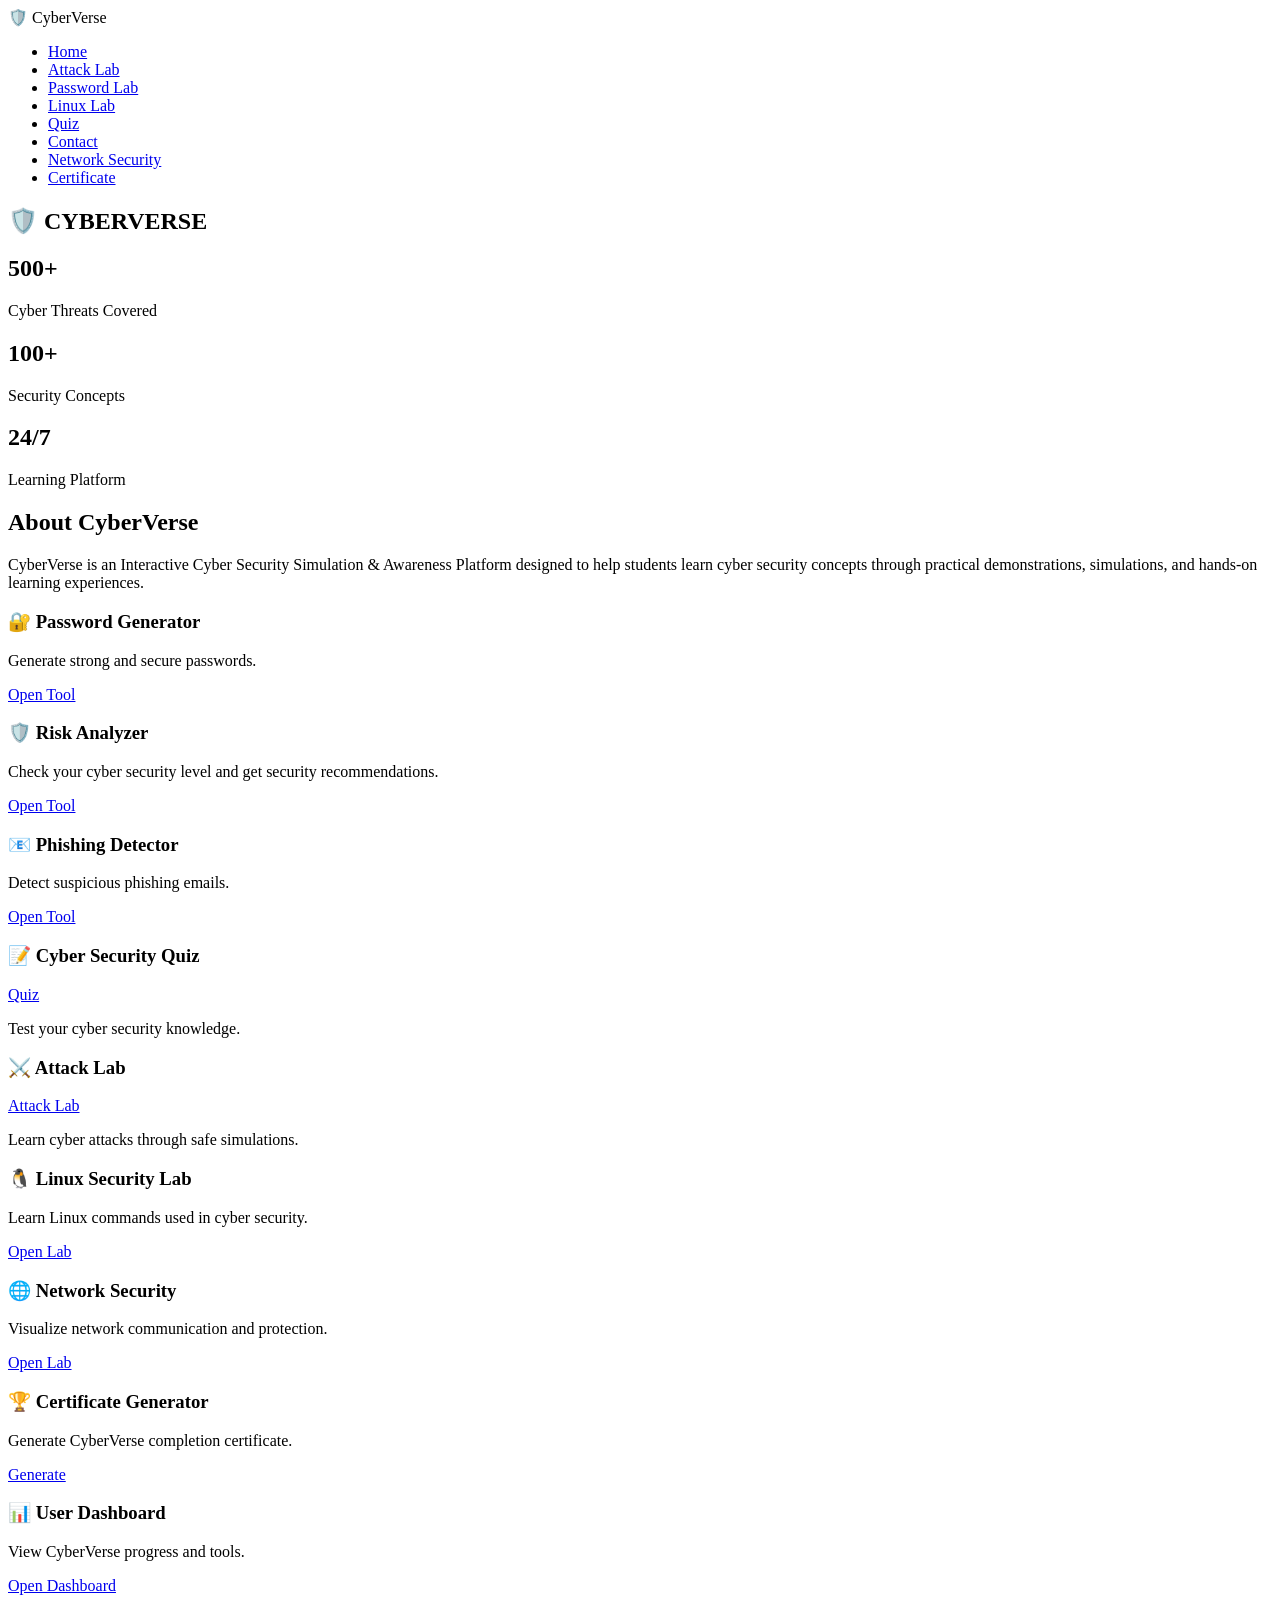
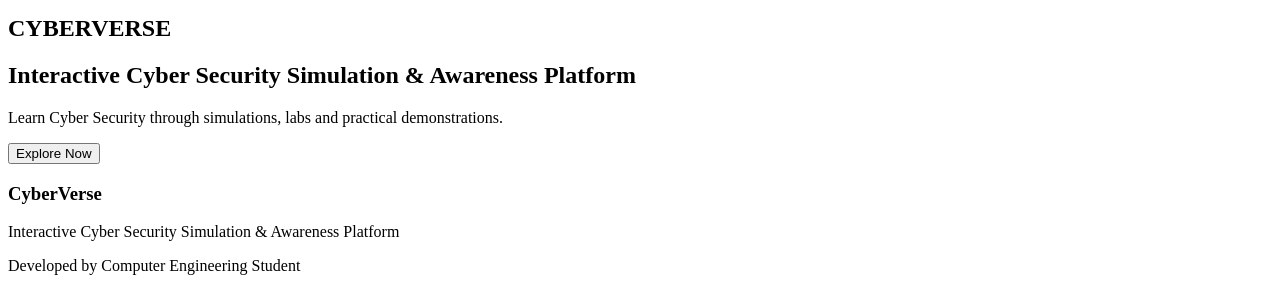
==== index.html @ 2ddbbcb0 "Upload CyberVerse Project" ====
<!DOCTYPE html>
<html lang="en">

<head>
    <meta charset="UTF-8">
    <meta name="viewport" content="width=device-width, initial-scale=1.0">
    <title>CyberVerse</title>

    <link rel="stylesheet" href="css/style.css">
</head>

<body>

    <nav class="navbar">

    <div class="logo">
        🛡️ CyberVerse
    </div>

    <ul class="nav-links">

        <li><a href="#">Home</a></li>

        <li><a href="#">Attack Lab</a></li>

        <li><a href="#">Password Lab</a></li>

        <li><a href="#">Linux Lab</a></li>

        <li><a href="#">Quiz</a></li>

        <li><a href="#">Contact</a></li>
        <li><a href="pages/network-security.html">
Network Security
</a></li>
<li>
<a href="pages/certificate.html">
Certificate
</a>
</li>
    </ul>

</nav>

    <section class="hero">
    <h1>🛡️ CYBERVERSE</h1>    
        <section class="features">
            <section class="stats">

    <div>
        <h2>500+</h2>
        <p>Cyber Threats Covered</p>
    </div>

    <div>
        <h2>100+</h2>
        <p>Security Concepts</p>
    </div>

    <div>
        <h2>24/7</h2>
        <p>Learning Platform</p>
    </div>

</section>
<section class="about">

    <h2>About CyberVerse</h2>

    <p>
        CyberVerse is an Interactive Cyber Security Simulation &
        Awareness Platform designed to help students learn
        cyber security concepts through practical demonstrations,
        simulations, and hands-on learning experiences.
    </p>

</section>

<section class="features">
    
<div class="card">

    <h3>🔐 Password Generator</h3>

    <p>
        Generate strong and secure passwords.
    </p>

    <a href="pages/password-generator.html">
        Open Tool
    </a>

</div>

    <div class="card">

        <h3>🛡️ Risk Analyzer</h3>

        <p>
            Check your cyber security level and
            get security recommendations.
        </p>

        <a href="pages/risk-analyzer.html">
            Open Tool
        </a>

    </div>
<div class="card">

    <h3>📧 Phishing Detector</h3>

    <p>
        Detect suspicious phishing emails.
    </p>

    <a href="pages/phishing-detector.html">
        Open Tool
    </a>

</div>
<div class="card">

    <h3>📝 Cyber Security Quiz</h3>
<a href="pages/quiz.html">Quiz</a>
    <p>
        Test your cyber security knowledge.
    </p>

</div>
<div class="card">

<h3>⚔️ Attack Lab</h3>
<div>
<a href="pages/attack-lab.html">Attack Lab</a>

</div>
<p>
Learn cyber attacks through safe simulations.
</p>


</div>
<div class="card">

<h3>🐧 Linux Security Lab</h3>

<p>
Learn Linux commands used in cyber security.
</p>

<a href="pages/linux-lab.html">
Open Lab
</a>

</div>
<div class="card">

<h3>🌐 Network Security</h3>

<p>
Visualize network communication and protection.
</p>

<a href="pages/network-security.html">
Open Lab
</a>

</div>
<div class="card">
    
<h3>🏆 Certificate Generator</h3>

<p>
Generate CyberVerse completion certificate.
</p>

<a href="pages/certificate.html">
Generate
</a>

</div>


</a>

</div>
<div class="card">

<h3>📊 User Dashboard</h3>

<p>

View CyberVerse progress and tools.

</p>

<a href="pages/dashboard.html">

Open Dashboard

</a>

</div>
</section>
</section>

        <h1>CYBERVERSE</h1>

        <h2>
            Interactive Cyber Security Simulation
            & Awareness Platform
        </h2>

        <p>
            Learn Cyber Security through simulations,
            labs and practical demonstrations.
        </p>

        <button>
            Explore Now
        </button>

    </section>
<footer>

    <h3>CyberVerse</h3>

    <p>
        Interactive Cyber Security Simulation & Awareness Platform
    </p>

    <p>
        Developed by Computer Engineering Student
    </p>

</footer>
</body>

</html>
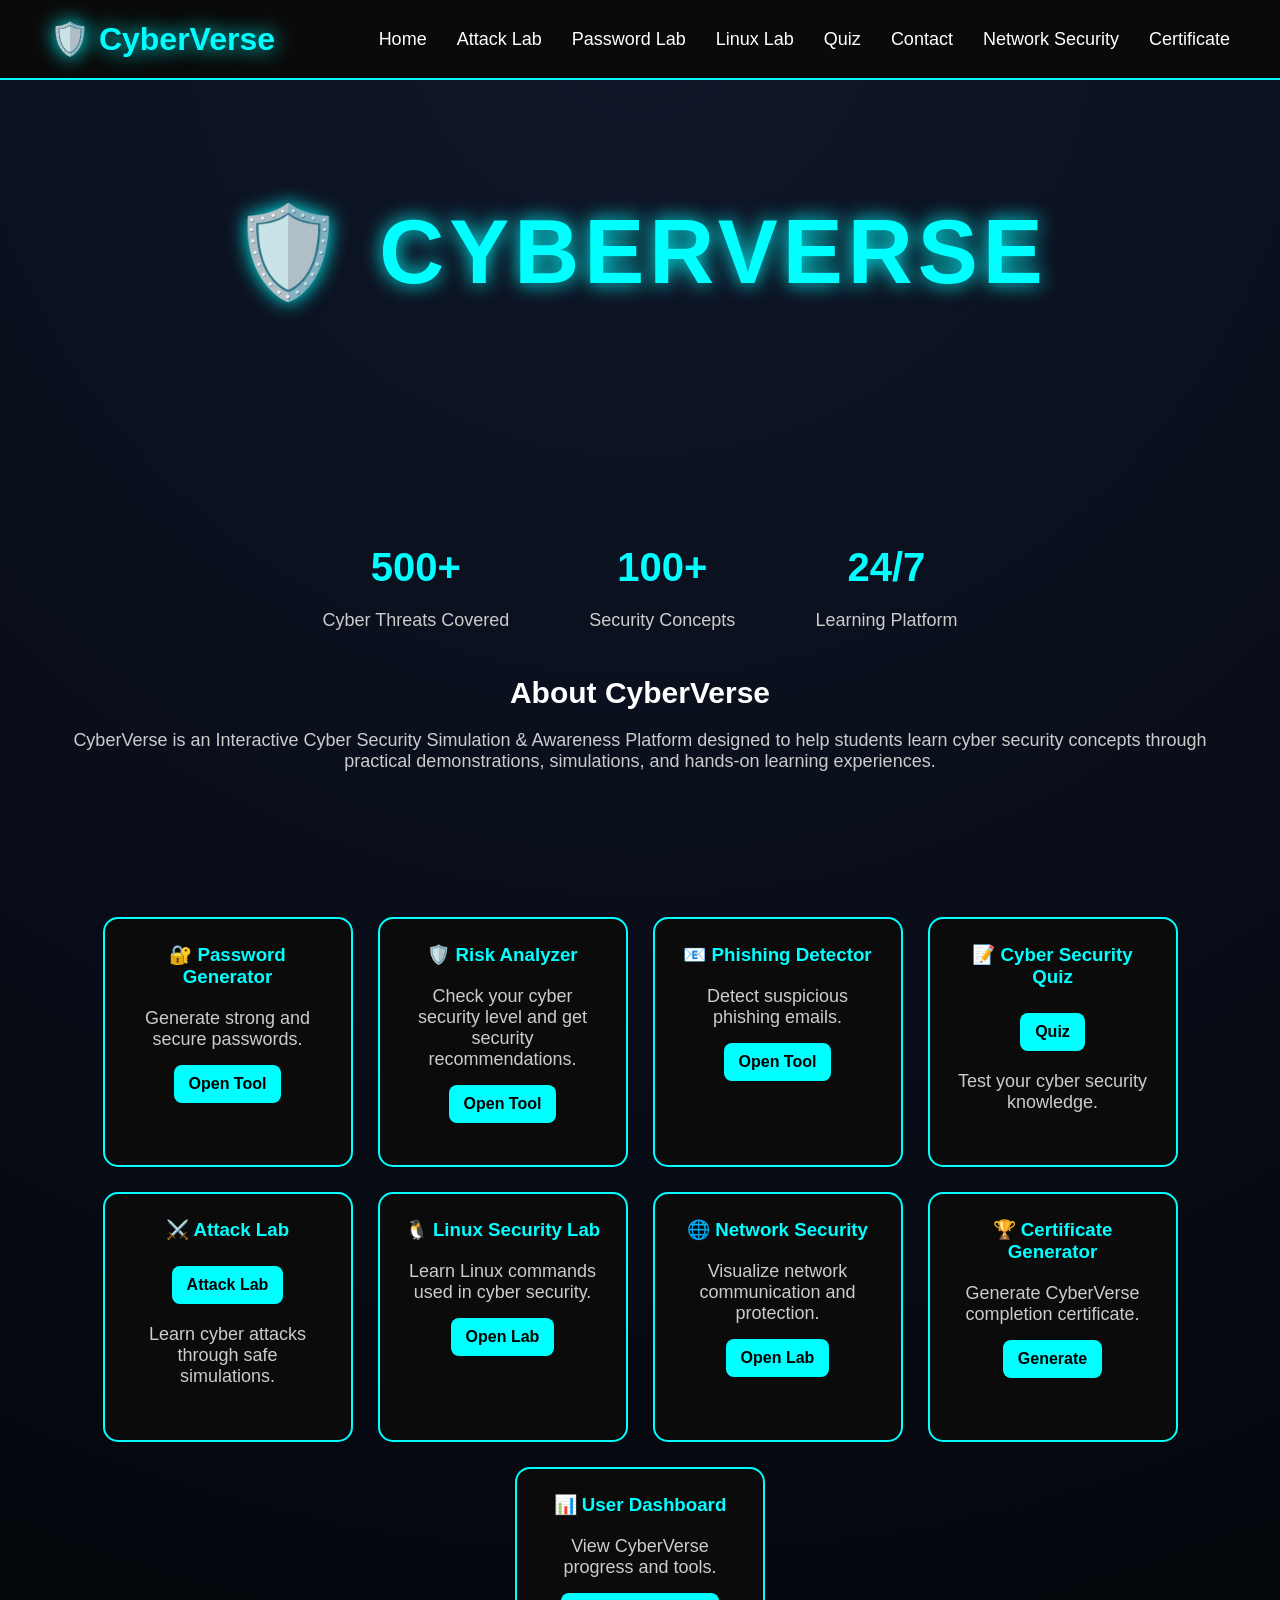
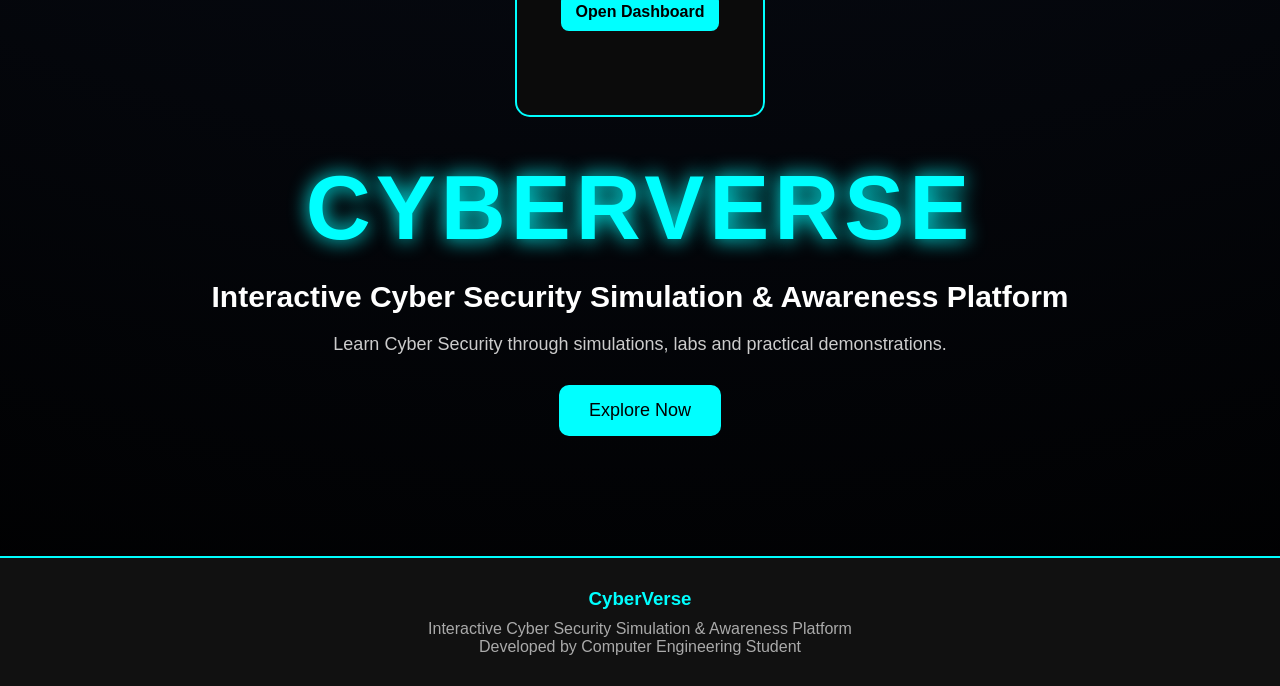
==== commit f78c188a: "Update index.html" ====
--- a/index.html
+++ b/index.html
@@ -6,7 +6,7 @@
     <meta name="viewport" content="width=device-width, initial-scale=1.0">
     <title>CyberVerse</title>
 
-    <link rel="stylesheet" href="css/style.css">
+    <link rel="stylesheet" href="style.css">
 </head>
 
 <body>
--- a/style.css
+++ b/style.css
@@ -0,0 +1,384 @@
+html{
+    scroll-behavior:smooth;
+}
+*{
+    margin:0;
+    padding:0;
+    box-sizing:border-box;
+}
+
+body{
+    background:
+    radial-gradient(circle at top,
+    #0f172a,
+    #000);
+
+    color:white;
+    font-family:Arial, sans-serif;
+}
+
+
+nav{
+    display:flex;
+    justify-content:space-between;
+    align-items:center;
+    padding:20px 50px;
+    background:#111;
+    border-bottom:2px solid cyan;
+}
+
+nav h2{
+    color:cyan;
+    text-shadow:0 0 10px cyan;
+}
+
+nav ul{
+    display:flex;
+    list-style:none;
+    gap:25px;
+}
+
+nav ul li{
+    cursor:pointer;
+    transition:0.3s;
+}
+
+nav ul li:hover{
+    color:cyan;
+}
+.hero{
+    text-align:center;
+    margin-top:100px;
+    padding:20px;
+}
+
+.hero h1{
+
+font-size:90px;
+
+color:cyan;
+
+text-shadow:0 0 20px cyan;
+
+letter-spacing:5px;
+
+}
+
+.hero h2{
+    margin-top:20px;
+    font-size:30px;
+}
+
+.hero p{
+    margin-top:20px;
+    color:#ccc;
+    font-size:18px;
+}
+
+button{
+    margin-top:30px;
+    padding:15px 30px;
+    background:cyan;
+    border:none;
+    border-radius:10px;
+    font-size:18px;
+    cursor:pointer;
+    transition:0.3s;
+.about{
+    text-align:center;
+    padding:80px 50px;
+}
+
+.about h2{
+    color:cyan;
+    font-size:40px;
+    margin-bottom:20px;
+}
+
+.about p{
+    max-width:800px;
+    margin:auto;
+    color:#ccc;
+    font-size:18px;
+    line-height:30px;
+}
+@media(max-width:768px){
+
+    nav{
+        flex-direction:column;
+        gap:20px;
+    }
+
+    nav ul{
+        flex-direction:column;
+        text-align:center;
+    }
+
+    .hero h1{
+        font-size:45px;
+    }
+
+    .hero h2{
+        font-size:22px;
+    }
+
+    .stats{
+        flex-direction:column;
+        gap:30px;
+    }
+
+    .features{
+        flex-direction:column;
+        align-items:center;
+    }
+}
+}
+
+button:hover{
+    transform:scale(1.1);
+}
+.features{
+    display:flex;
+    justify-content:center;
+    flex-wrap:wrap;
+    gap:25px;
+    margin-top:100px;
+    padding:20px;
+}
+
+.card{
+    width:250px;
+    background:#111;
+    padding:20px;
+    border-radius:15px;
+    border:1px solid cyan;
+    transition:0.3s;
+}.card{
+    background:#0b0b0b;
+    border:2px solid cyan;
+    border-radius:15px;
+    padding:25px;
+    min-height:250px;
+}
+.cards{
+    display:flex;
+    flex-wrap:wrap;
+    justify-content:center;
+    gap:30px;
+}
+
+.card:hover{
+    transform:translateY(-10px);
+    box-shadow:0 0 20px cyan;
+}
+
+.card h3{
+    color:cyan;
+    margin-bottom:10px;
+}
+.stats{
+    display:flex;
+    justify-content:center;
+    gap:80px;
+    margin-top:100px;
+    text-align:center;
+}
+
+.stats h2{
+    color:cyan;
+    font-size:40px;
+}
+footer{
+    margin-top:100px;
+    background:#111;
+    padding:30px;
+    text-align:center;
+    border-top:2px solid cyan;
+}
+
+footer h3{
+    color:cyan;
+    margin-bottom:10px;
+}
+
+footer p{
+    color:#aaa;
+}
+.password-box{
+
+width:400px;
+
+margin:80px auto;
+
+padding:30px;
+
+background:#111;
+
+border:1px solid cyan;
+
+border-radius:15px;
+
+text-align:center;
+}
+
+.password-box input{
+
+width:100%;
+
+padding:12px;
+
+margin-top:20px;
+
+border:none;
+
+border-radius:8px;
+}
+
+.password-box button{
+
+margin-top:20px;
+}
+.progress-container{
+
+width:100%;
+
+height:30px;
+
+background:#333;
+
+border-radius:20px;
+
+margin-top:20px;
+
+overflow:hidden;
+
+}
+
+#progress-bar{
+
+height:100%;
+
+width:0%;
+
+background:lime;
+
+transition:1s;
+
+}
+select{
+
+width:100%;
+
+padding:10px;
+
+border-radius:8px;
+
+margin-top:10px;
+
+}
+
+#securityScore{
+
+margin-top:20px;
+
+color:cyan;
+
+}
+
+#recommendation{
+
+margin-top:20px;
+
+color:white;
+
+}
+.card a{
+    display:inline-block;
+    margin-top:15px;
+    padding:10px 15px;
+    background:cyan;
+    color:black;
+    text-decoration:none;
+    border-radius:8px;
+    font-weight:bold;
+}
+
+.card a:hover{
+    transform:scale(1.05);
+}
+/* NAVBAR */
+
+.navbar{
+
+display:flex;
+
+justify-content:space-between;
+
+align-items:center;
+
+padding:20px 50px;
+
+background:#0a0a0a;
+
+border-bottom:2px solid cyan;
+
+position:sticky;
+
+top:0;
+
+z-index:1000;
+
+}
+
+/* LOGO */
+
+.logo{
+
+font-size:32px;
+
+font-weight:bold;
+
+color:cyan;
+
+text-shadow:0 0 20px cyan;
+
+}
+
+/* MENU */
+
+.nav-links{
+
+display:flex;
+
+list-style:none;
+
+gap:30px;
+
+}
+
+.nav-links a{
+
+text-decoration:none;
+
+color:white;
+
+font-size:18px;
+
+transition:0.3s;
+
+}
+
+.nav-links a:hover{
+
+color:cyan;
+
+text-shadow:0 0 10px cyan;
+
+}
+.attack-buttons button:hover{
+
+transform:scale(1.1);
+
+box-shadow:0 0 15px cyan;
+
+}
